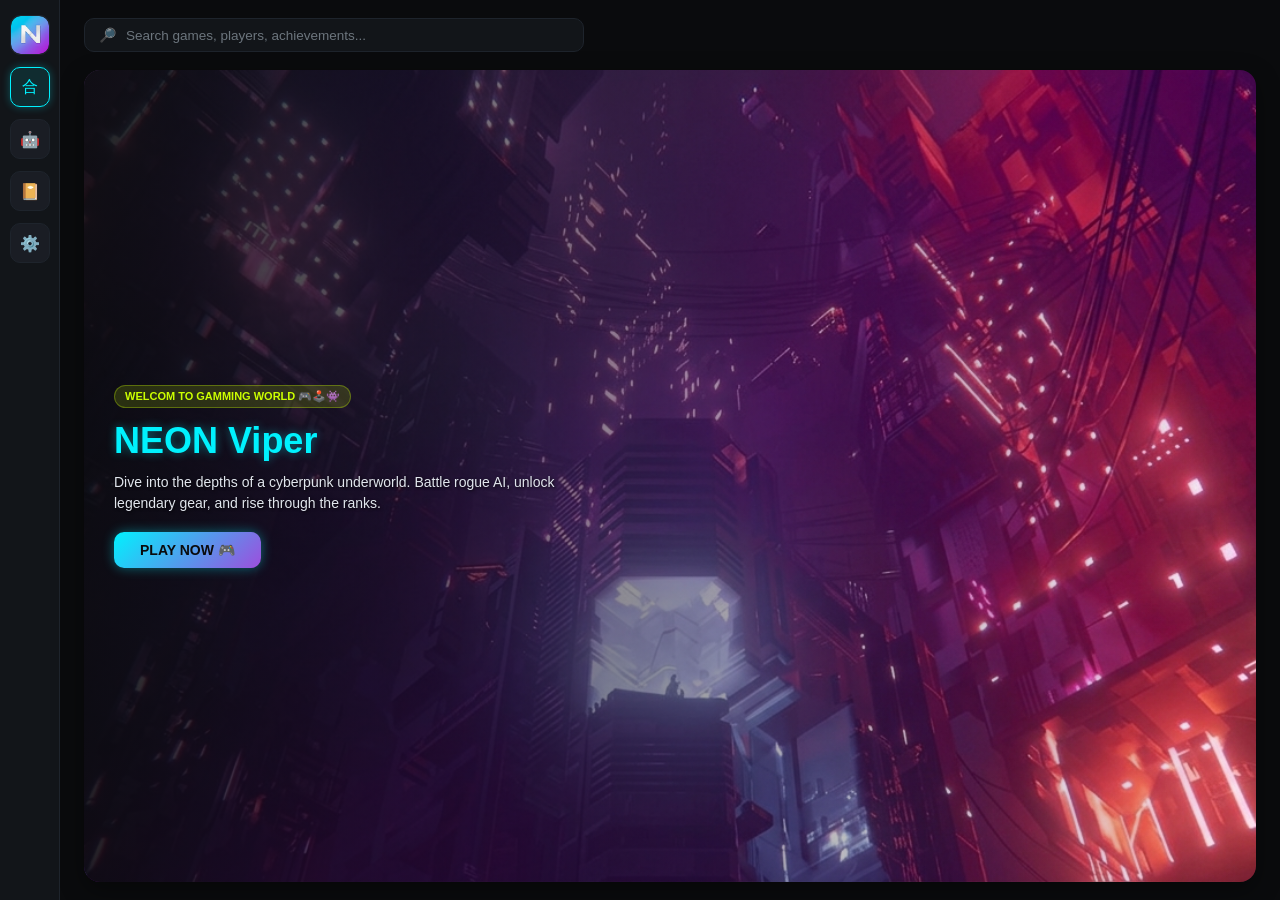
==== home.html @ 15ffcb0d "home page home page containing headers , search bar , and description about what is this website for" ====
<!DOCTYPE html>
<html lang="en">
<head>
  <meta charset="UTF-8">
  <meta name="viewport" content="width=device-width, initial-scale=1.0">
  <title>Neno Viper|Gamming Website</title>
<link rel="icon" type="image/x-icon" href="neno project image .img/image-1.png">
<link rel="stylesheet" href="home.css">
</head>
<body>

<header class="sidebar">

<a href="#" class="btn logo" data-name="Neno Viper">
  <img src="neno project image .img/image-1.png" alt="Logo">
</a>

  <a href="home.html" class="btn active" data-name="Home">合</a>
  <a href="profile.html" class="btn" data-name="Profile">🤖</a>
  <a href="Library.html" class="btn" data-name="Library">📔</a>
  <a href="Setting.html" class="btn" data-name="Setting">⚙️</a>
</header>

<main class="main-content">
  <!-- شريط البحث العلوي -->
  <div class="top-bar">
    <div class="search-box">
      <span class="search-icon">🔎</span>
      <input type="text" placeholder="Search games, players, achievements...">
    </div>
  </div>

  <!-- كارت البانر الرئيسي -->
  <div class="hero-card">
    <img src="neno project image .img/image.png" alt="Neon Abyss" class="hero-img">
    <div class="hero-overlay"></div>
    
    <div class="hero-text">
      <span class="tag"> WELCOM TO GAMMING WORLD 🎮🕹️👾</span>
      <h1 class="title">NEON Viper</h1>
      <p class="desc">
        Dive into the depths of a cyberpunk underworld. Battle rogue AI, unlock legendary gear, and rise through the ranks.
      </p>
      <a href="Library.html" class="play-btn">PLAY NOW 🎮</a>
    </div>
  </div>
</main>

</body>
</html>
---- home.css ----
/* 1. الأساسيات والصفحة */
* { box-sizing: border-box; margin: 0; padding: 0; }

body {
  background: #0a0b0d;
  font-family: sans-serif;
  display: flex;
  min-height: 100vh;
}

/* 2. الهيدر والأزرار */
.sidebar {
  width: 60px; /* تصغير عرض الشريط الجانبي */
  height: 100vh;
  background: #121519;
  border-right: 1px solid #1e242c;
  display: flex; flex-direction: column; align-items: center;
  padding-top: 15px; gap: 12px;
  position: fixed; top: 0; left: 0; z-index: 100;

  .btn {
    width: 40px; height: 40px; /* تصغير الأزرار */
    background: #1a1d24;
    border: 1px solid #1e242c; border-radius: 10px;
    display: flex; justify-content: center; align-items: center;
    text-decoration: none; font-size: 16px; color: #8a92a3;
    transition: 0.2s; flex-shrink: 0; position: relative;

    img { width: 100%; height: 100%; object-fit: cover; border-radius: 10px; }
    svg, i { width: 18px; height: 18px; stroke-width: 2px; }

    &.logo {
      overflow: hidden; padding: 0; cursor: default;
      &::after { display: none; }
    }

    &.active, &:hover {
      color: #00f2fe; border-color: #00f2fe;
      background: rgba(0, 242, 254, 0.1);
      box-shadow: 0 0 8px rgba(0, 242, 254, 0.3);
    }

    /* Tooltip */
    &::after {
      content: attr(data-name);
      position: absolute; left: 50px;
      background: #121519; color: #00f2fe; border: 1px solid #00f2fe;
      padding: 3px 6px; border-radius: 6px; font-size: 11px;
      white-space: nowrap; opacity: 0; pointer-events: none;
      transition: 0.2s; box-shadow: 0 0 8px rgba(0, 242, 254, 0.3); z-index: 110;
    }

    &:hover::after { opacity: 1; }
  }
}

.active-icon { color: #00f3ff; filter: drop-shadow(0 0 6px #00f3ff); }

/* 3. المحتوى وشريط البحث الملموم */
.main-content {
  margin-left: 60px; padding: 18px 24px; /* تقليل المسافات الخارجية */
  width: calc(100% - 60px);
  display: flex; flex-direction: column; min-height: 100vh;
}

.top-bar { width: 100%; margin-bottom: 18px; }

.search-box {
  display: flex; align-items: center;
  background: #121519; border: 1px solid #1e242c; border-radius: 10px;
  padding: 8px 14px; width: 100%; max-width: 500px; /* تحديد حد أقصى لعرض شريط البحث */
  transition: 0.2s;

  &:focus-within { border-color: #00f2fe; box-shadow: 0 0 8px rgba(0, 242, 254, 0.2); }
  .search-icon { font-size: 14px; margin-right: 10px; opacity: 0.6; }
  
  input {
    background: transparent; border: none; outline: none;
    color: #fff; font-size: 13.5px; width: 100%;
    &::placeholder { color: #6c757d; }
  }
}

/* 4. كارت البانر بنسب ألطف */
.hero-card {
  width: 100%; flex: 1; min-height: 380px; /* تقليل الحد الأدنى للارتفاع */
  border-radius: 16px; position: relative; overflow: hidden;
  box-shadow: 0 8px 24px rgba(0, 0, 0, 0.4);

  .hero-img { width: 100%; height: 100%; object-fit: cover; position: absolute; inset: 0; z-index: 1; }
  .hero-overlay { position: absolute; inset: 0; background: linear-gradient(90deg, rgba(10,11,13,0.9) 0%, rgba(10,11,13,0.3) 60%, transparent 100%); z-index: 2; }

  .hero-text {
    position: absolute; inset: 0; padding: 30px;
    display: flex; flex-direction: column; justify-content: center;
    max-width: 520px; z-index: 3;

    .tag {
      padding: 4px 10px; background: rgba(204, 255, 0, 0.15); color: #ccff00;
      border: 1px solid rgba(204, 255, 0, 0.3); border-radius: 16px;
      font-size: 11px; font-weight: bold; width: fit-content; margin-bottom: 12px;
    }

    .title { color: #00f2fe; font-size: 36px; font-weight: bold; margin-bottom: 10px; text-shadow: 0 0 10px rgba(0, 242, 254, 0.4); }
    .desc { color: #e1e6ed; font-size: 14px; line-height: 1.5; text-shadow: 1px 1px 3px rgba(0, 0, 0, 0.8); }

    .play-btn {
      margin-top: 18px; padding: 10px 26px;
      background: linear-gradient(135deg, #00f2fe, #9d4edd); color: #0a0b0d;
      font-weight: bold; font-size: 14px; text-decoration: none; border-radius: 10px;
      width: fit-content; transition: 0.3s; box-shadow: 0 0 12px rgba(0, 242, 254, 0.4);

      &:hover { transform: translateY(-2px) scale(1.02); box-shadow: 0 0 20px rgba(0,242,254,0.8), 0 0 12px rgba(157,78,221,0.8); color: #fff; }
      &:active { transform: translateY(1px); }
    }
  }
}

/* 5. التجاوب الحقيقي مع شاشات الموبايل فقط (أقل من 576px) */
@media (max-width: 576px) {
  body { flex-direction: column; }

  .sidebar {
    width: 100%; height: 50px; flex-direction: row; justify-content: space-between;
    padding: 0 12px; border-right: none; border-bottom: 1px solid #1e242c; gap: 0;

    .btn { width: 34px; height: 34px; font-size: 14px; }
  }

  .main-content { margin-left: 0; margin-top: 50px; width: 100%; padding: 12px; }
  .top-bar { margin-bottom: 12px; }
  .search-box { max-width: 100%; padding: 6px 12px; }

  .hero-card {
    min-height: 420px; border-radius: 14px;
    .hero-text {
      padding: 16px;
      .title { font-size: 24px; }
      .desc { font-size: 13px; }
      .play-btn { padding: 8px 20px; font-size: 13px; }
    }
  }
}
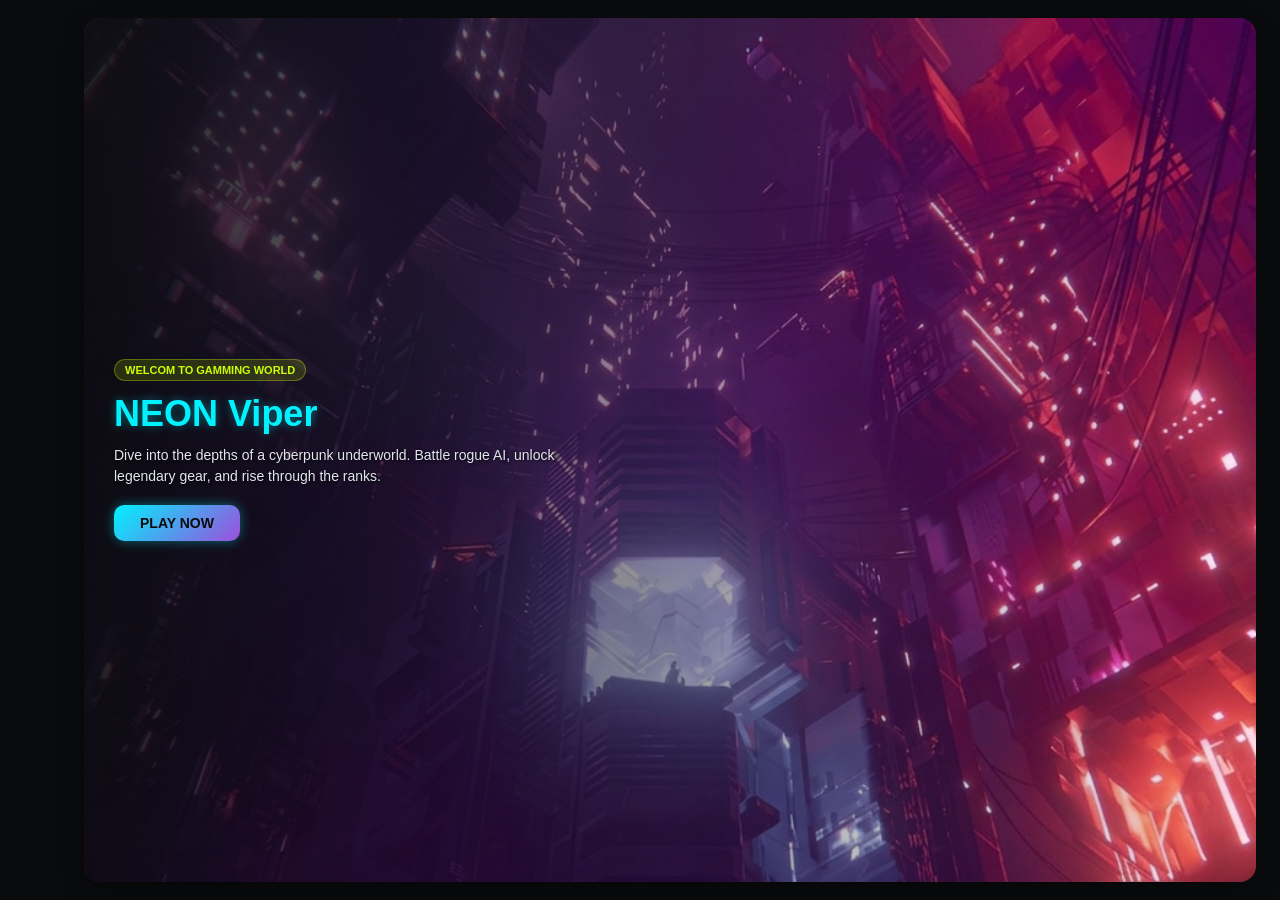
==== commit 701cc664: "Refactor home page layout and text Removed the sidebar header and top search bar. Updated welcome me" ====
--- a/home.html
+++ b/home.html
@@ -9,43 +9,27 @@
 </head>
 <body>
 
-<header class="sidebar">
 
-<a href="#" class="btn logo" data-name="Neno Viper">
-  <img src="neno project image .img/image-1.png" alt="Logo">
-</a>
-
-  <a href="home.html" class="btn active" data-name="Home">合</a>
-  <a href="profile.html" class="btn" data-name="Profile">🤖</a>
-  <a href="Library.html" class="btn" data-name="Library">📔</a>
-  <a href="Setting.html" class="btn" data-name="Setting">⚙️</a>
-</header>
 
 <main class="main-content">
-  <!-- شريط البحث العلوي -->
-  <div class="top-bar">
-    <div class="search-box">
-      <span class="search-icon">🔎</span>
-      <input type="text" placeholder="Search games, players, achievements...">
-    </div>
-  </div>
+  
 
-  <!-- كارت البانر الرئيسي -->
+  <!-- home page   -->
   <div class="hero-card">
     <img src="neno project image .img/image.png" alt="Neon Abyss" class="hero-img">
     <div class="hero-overlay"></div>
     
     <div class="hero-text">
-      <span class="tag"> WELCOM TO GAMMING WORLD 🎮🕹️👾</span>
+      <span class="tag"> WELCOM TO GAMMING WORLD </span>
       <h1 class="title">NEON Viper</h1>
       <p class="desc">
         Dive into the depths of a cyberpunk underworld. Battle rogue AI, unlock legendary gear, and rise through the ranks.
       </p>
-      <a href="Library.html" class="play-btn">PLAY NOW 🎮</a>
+      <a href="Library.html" class="play-btn">PLAY NOW </a>
     </div>
   </div>
 </main>
 
 </body>
 </html>
-  +  
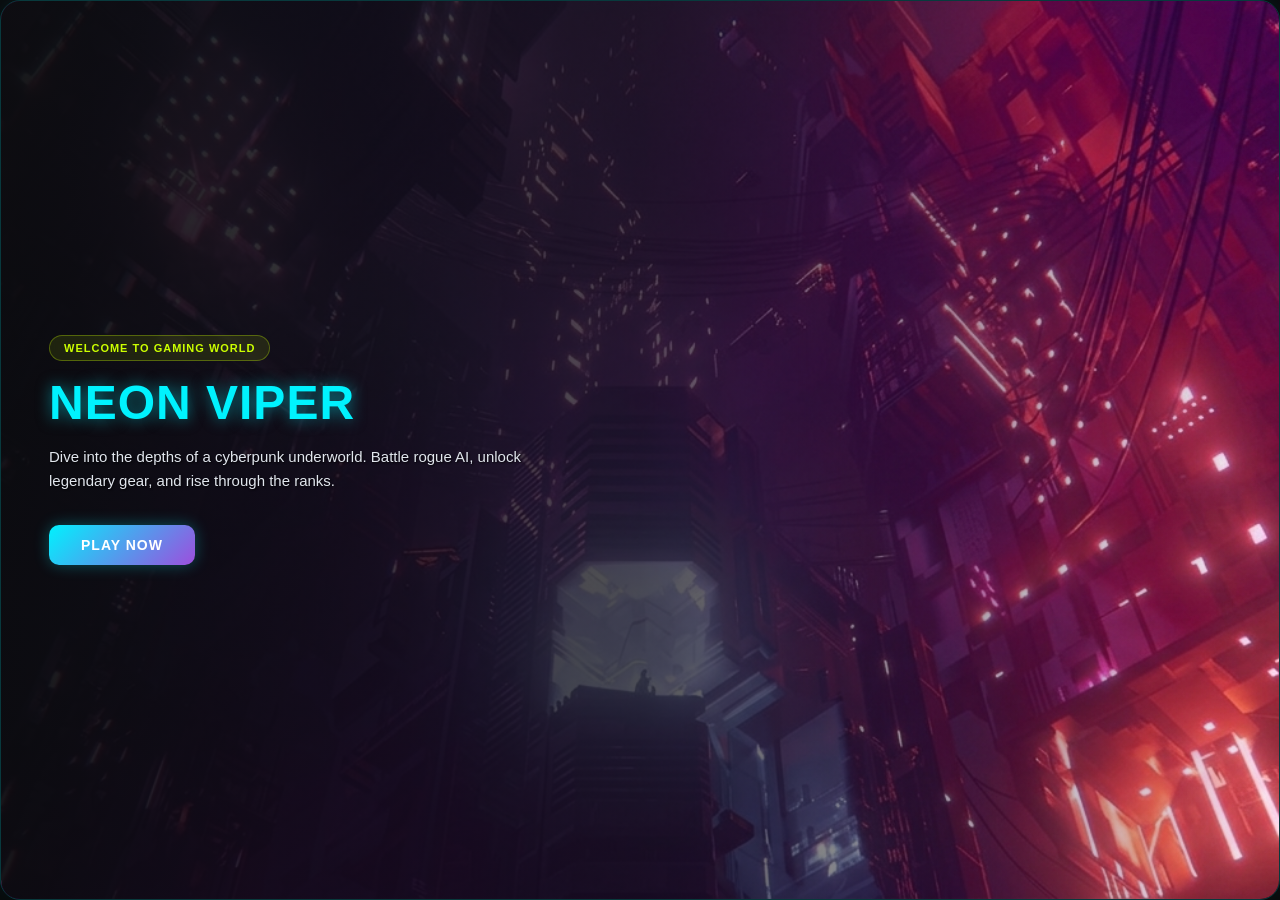
==== commit 8137058e: "updates" ====
--- a/home.html
+++ b/home.html
@@ -3,33 +3,27 @@
 <head>
   <meta charset="UTF-8">
   <meta name="viewport" content="width=device-width, initial-scale=1.0">
-  <title>Neno Viper|Gamming Website</title>
-<link rel="icon" type="image/x-icon" href="neno project image .img/image-1.png">
-<link rel="stylesheet" href="home.css">
+  <title>Neon Viper | Gaming Website</title>
+  <link rel="stylesheet" href="css/home.css">
+  <link rel="shortcut icon" href="assets/favicon.png" type="image/x-icon">
 </head>
 <body>
 
-
-
-<main class="main-content">
-  
-
-  <!-- home page   -->
-  <div class="hero-card">
-    <img src="neno project image .img/image.png" alt="Neon Abyss" class="hero-img">
-    <div class="hero-overlay"></div>
-    
-    <div class="hero-text">
-      <span class="tag"> WELCOM TO GAMMING WORLD </span>
-      <h1 class="title">NEON Viper</h1>
-      <p class="desc">
-        Dive into the depths of a cyberpunk underworld. Battle rogue AI, unlock legendary gear, and rise through the ranks.
-      </p>
-      <a href="Library.html" class="play-btn">PLAY NOW </a>
+  <main>
+    <div class="hero-card">
+      <img src="assets/image.png" alt="Neon Viper Gaming" class="hero-img">
+      <div class="hero-overlay"></div>
+      
+      <div class="hero-text">
+        <span class="tag">WELCOME TO GAMING WORLD</span>
+        <h1 class="title">NEON VIPER</h1>
+        <p class="desc">
+          Dive into the depths of a cyberpunk underworld. Battle rogue AI, unlock legendary gear, and rise through the ranks.
+        </p>
+        <a href="Library.html" class="play-btn">PLAY NOW</a>
+      </div>
     </div>
-  </div>
-</main>
+  </main>
 
 </body>
-</html>
-  
+</html>
--- a/css/home.css
+++ b/css/home.css
@@ -0,0 +1,141 @@
+/* --- Variables System --- */
+:root {
+  --bg-dark: #0a0b0d;
+  --cyan-neon: #00f2fe;
+  --purple-neon: #9d4edd;
+  --lime-neon: #ccff00;
+  --text-main: #ffffff;
+  --text-muted: #e1e6ed;
+}
+
+/* --- Base Styles --- */
+* {
+  box-sizing: border-box;
+  margin: 0;
+  padding: 0;
+}
+
+body {
+  background-color: var(--bg-dark);
+  font-family: 'Segoe UI', Tahoma, Geneva, Verdana, sans-serif;
+  min-height: 100vh;
+  display: flex;
+  justify-content: center;
+  align-items: center;
+}
+
+/* --- Main Layout Container --- */
+main {
+  width: 100%;
+  height: 100vh;
+  display: flex;
+  justify-content: center;
+}
+
+/* --- Hero Section --- */
+.hero-card {
+  width: 100%;
+ 
+  border-radius: 20px;
+  position: relative;
+  overflow: hidden;
+  border: 1px solid rgba(0, 242, 254, 0.2);
+  box-shadow: 0 10px 30px rgba(0, 0, 0, 0.6), 0 0 20px rgba(0, 242, 254, 0.1);
+  transition: border-color 0.3s ease, box-shadow 0.3s ease;
+}
+
+.hero-card:hover {
+  border-color: rgba(0, 242, 254, 0.4);
+  box-shadow: 0 10px 40px rgba(0, 0, 0, 0.8), 0 0 25px rgba(0, 242, 254, 0.2);
+}
+
+.hero-img {
+  width: 100%;
+  height: 100%;
+  object-fit: cover;
+  position: absolute;
+  inset: 0;
+  z-index: 1;
+}
+
+.hero-overlay {
+  position: absolute;
+  inset: 0;
+  background: linear-gradient(
+    90deg,
+    rgba(10, 11, 13, 0.95) 0%,
+    rgba(10, 11, 13, 0.7) 50%,
+    transparent 100%
+  );
+  z-index: 2;
+}
+
+.hero-text {
+  position: absolute;
+  inset: 0;
+  padding: 3rem;
+  display: flex;
+  flex-direction: column;
+  justify-content: center;
+  max-width: 580px;
+  z-index: 3;
+}
+
+.tag {
+  padding: 6px 14px;
+  background: rgba(204, 255, 0, 0.1);
+  color: var(--lime-neon);
+  border: 1px solid rgba(204, 255, 0, 0.3);
+  border-radius: 20px;
+  font-size: 11px;
+  font-weight: 700;
+  letter-spacing: 1px;
+  width: fit-content;
+  margin-bottom: 1rem;
+  backdrop-filter: blur(4px);
+}
+
+.title {
+  color: var(--cyan-neon);
+  font-size: 48px;
+  font-weight: 800;
+  line-height: 1.1;
+  letter-spacing: 1px;
+  margin-bottom: 1rem;
+  text-transform: uppercase;
+  text-shadow: 0 0 15px rgba(0, 242, 254, 0.5);
+}
+
+.desc {
+  color: var(--text-muted);
+  font-size: 15px;
+  line-height: 1.6;
+  margin-bottom: 2rem;
+  text-shadow: 1px 1px 2px rgba(0, 0, 0, 0.8);
+}
+
+/* --- Play Button --- */
+.play-btn {
+  padding: 12px 32px;
+  background: linear-gradient(135deg, var(--cyan-neon), var(--purple-neon));
+  color: #ffffff;
+  font-weight: 800;
+  font-size: 14px;
+  letter-spacing: 1px;
+  text-decoration: none;
+  border-radius: 10px;
+  width: fit-content;
+  transition: all 0.3s ease;
+  box-shadow: 0 0 15px rgba(0, 242, 254, 0.3);
+  display: inline-block;
+}
+
+.play-btn:hover {
+  transform: translateY(-3px);
+  box-shadow: 0 0 25px rgba(0, 242, 254, 0.6), 0 0 15px rgba(157, 78, 221, 0.6);
+  color: #ffffff;
+}
+
+.play-btn:active {
+  transform: translateY(0);
+}
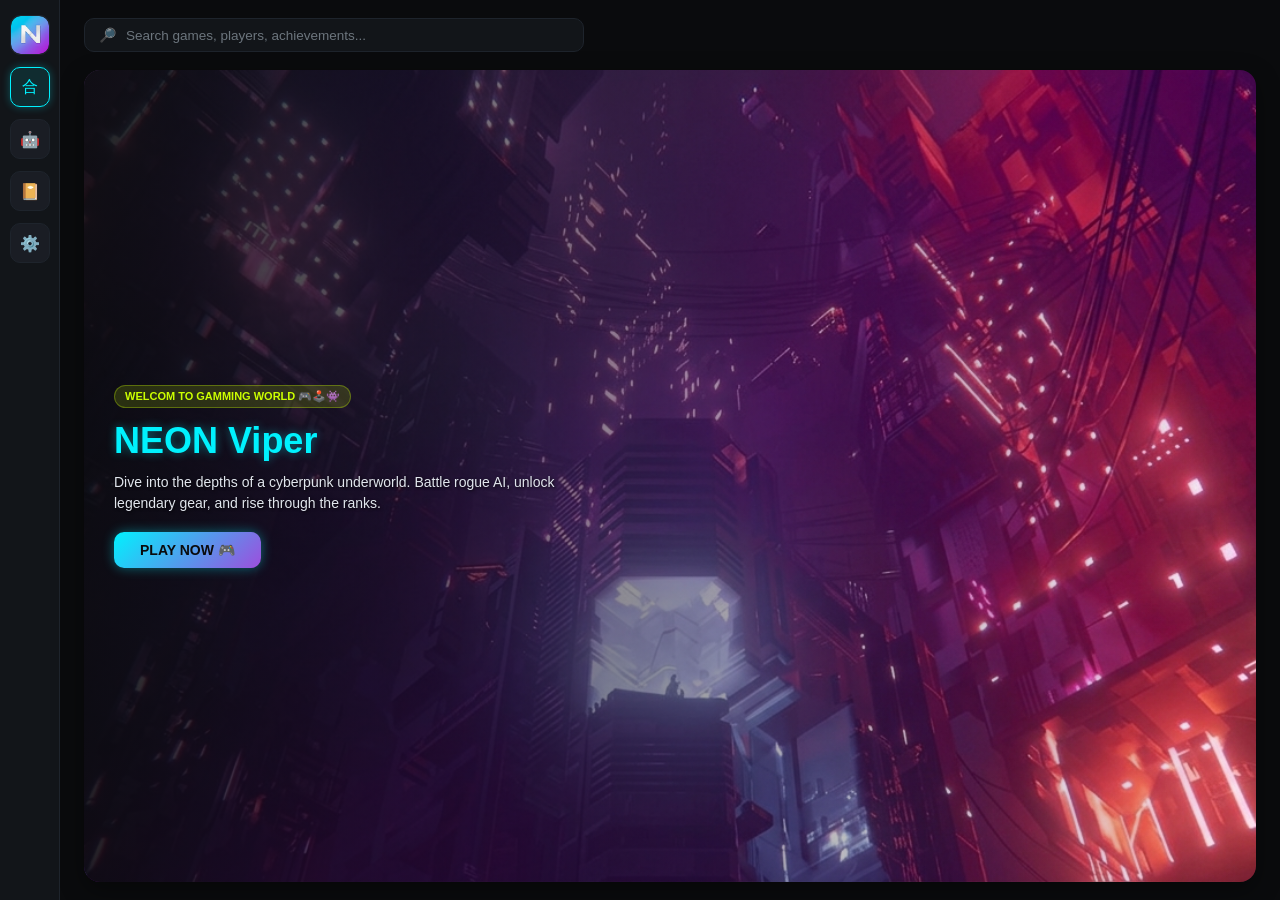
==== commit ad16dce2: "Revert "updates" This reverts commit 8137058ef24620c7a9e5e7e8f37e1076415ea05f." ====
--- a/home.html
+++ b/home.html
@@ -3,27 +3,49 @@
 <head>
   <meta charset="UTF-8">
   <meta name="viewport" content="width=device-width, initial-scale=1.0">
-  <title>Neon Viper | Gaming Website</title>
-  <link rel="stylesheet" href="css/home.css">
-  <link rel="shortcut icon" href="assets/favicon.png" type="image/x-icon">
+  <title>Neno Viper|Gamming Website</title>
+<link rel="icon" type="image/x-icon" href="neno project image .img/image-1.png">
+<link rel="stylesheet" href="home.css">
 </head>
 <body>
 
-  <main>
-    <div class="hero-card">
-      <img src="assets/image.png" alt="Neon Viper Gaming" class="hero-img">
-      <div class="hero-overlay"></div>
-      
-      <div class="hero-text">
-        <span class="tag">WELCOME TO GAMING WORLD</span>
-        <h1 class="title">NEON VIPER</h1>
-        <p class="desc">
-          Dive into the depths of a cyberpunk underworld. Battle rogue AI, unlock legendary gear, and rise through the ranks.
-        </p>
-        <a href="Library.html" class="play-btn">PLAY NOW</a>
-      </div>
+<header class="sidebar">
+
+<a href="#" class="btn logo" data-name="Neno Viper">
+  <img src="neno project image .img/image-1.png" alt="Logo">
+</a>
+
+  <a href="home.html" class="btn active" data-name="Home">合</a>
+  <a href="profile.html" class="btn" data-name="Profile">🤖</a>
+  <a href="Library.html" class="btn" data-name="Library">📔</a>
+  <a href="Setting.html" class="btn" data-name="Setting">⚙️</a>
+</header>
+
+<main class="main-content">
+  <!-- شريط البحث العلوي -->
+  <div class="top-bar">
+    <div class="search-box">
+      <span class="search-icon">🔎</span>
+      <input type="text" placeholder="Search games, players, achievements...">
     </div>
-  </main>
+  </div>
+
+  <!-- كارت البانر الرئيسي -->
+  <div class="hero-card">
+    <img src="neno project image .img/image.png" alt="Neon Abyss" class="hero-img">
+    <div class="hero-overlay"></div>
+    
+    <div class="hero-text">
+      <span class="tag"> WELCOM TO GAMMING WORLD 🎮🕹️👾</span>
+      <h1 class="title">NEON Viper</h1>
+      <p class="desc">
+        Dive into the depths of a cyberpunk underworld. Battle rogue AI, unlock legendary gear, and rise through the ranks.
+      </p>
+      <a href="Library.html" class="play-btn">PLAY NOW 🎮</a>
+    </div>
+  </div>
+</main>
 
 </body>
-</html>+</html>
+  
--- a/home.css
+++ b/home.css
@@ -0,0 +1,143 @@
+/* 1. الأساسيات والصفحة */
+* { box-sizing: border-box; margin: 0; padding: 0; }
+
+body {
+  background: #0a0b0d;
+  font-family: sans-serif;
+  display: flex;
+  min-height: 100vh;
+}
+
+/* 2. الهيدر والأزرار */
+.sidebar {
+  width: 60px; /* تصغير عرض الشريط الجانبي */
+  height: 100vh;
+  background: #121519;
+  border-right: 1px solid #1e242c;
+  display: flex; flex-direction: column; align-items: center;
+  padding-top: 15px; gap: 12px;
+  position: fixed; top: 0; left: 0; z-index: 100;
+
+  .btn {
+    width: 40px; height: 40px; /* تصغير الأزرار */
+    background: #1a1d24;
+    border: 1px solid #1e242c; border-radius: 10px;
+    display: flex; justify-content: center; align-items: center;
+    text-decoration: none; font-size: 16px; color: #8a92a3;
+    transition: 0.2s; flex-shrink: 0; position: relative;
+
+    img { width: 100%; height: 100%; object-fit: cover; border-radius: 10px; }
+    svg, i { width: 18px; height: 18px; stroke-width: 2px; }
+
+    &.logo {
+      overflow: hidden; padding: 0; cursor: default;
+      &::after { display: none; }
+    }
+
+    &.active, &:hover {
+      color: #00f2fe; border-color: #00f2fe;
+      background: rgba(0, 242, 254, 0.1);
+      box-shadow: 0 0 8px rgba(0, 242, 254, 0.3);
+    }
+
+    /* Tooltip */
+    &::after {
+      content: attr(data-name);
+      position: absolute; left: 50px;
+      background: #121519; color: #00f2fe; border: 1px solid #00f2fe;
+      padding: 3px 6px; border-radius: 6px; font-size: 11px;
+      white-space: nowrap; opacity: 0; pointer-events: none;
+      transition: 0.2s; box-shadow: 0 0 8px rgba(0, 242, 254, 0.3); z-index: 110;
+    }
+
+    &:hover::after { opacity: 1; }
+  }
+}
+
+.active-icon { color: #00f3ff; filter: drop-shadow(0 0 6px #00f3ff); }
+
+/* 3. المحتوى وشريط البحث الملموم */
+.main-content {
+  margin-left: 60px; padding: 18px 24px; /* تقليل المسافات الخارجية */
+  width: calc(100% - 60px);
+  display: flex; flex-direction: column; min-height: 100vh;
+}
+
+.top-bar { width: 100%; margin-bottom: 18px; }
+
+.search-box {
+  display: flex; align-items: center;
+  background: #121519; border: 1px solid #1e242c; border-radius: 10px;
+  padding: 8px 14px; width: 100%; max-width: 500px; /* تحديد حد أقصى لعرض شريط البحث */
+  transition: 0.2s;
+
+  &:focus-within { border-color: #00f2fe; box-shadow: 0 0 8px rgba(0, 242, 254, 0.2); }
+  .search-icon { font-size: 14px; margin-right: 10px; opacity: 0.6; }
+  
+  input {
+    background: transparent; border: none; outline: none;
+    color: #fff; font-size: 13.5px; width: 100%;
+    &::placeholder { color: #6c757d; }
+  }
+}
+
+/* 4. كارت البانر بنسب ألطف */
+.hero-card {
+  width: 100%; flex: 1; min-height: 380px; /* تقليل الحد الأدنى للارتفاع */
+  border-radius: 16px; position: relative; overflow: hidden;
+  box-shadow: 0 8px 24px rgba(0, 0, 0, 0.4);
+
+  .hero-img { width: 100%; height: 100%; object-fit: cover; position: absolute; inset: 0; z-index: 1; }
+  .hero-overlay { position: absolute; inset: 0; background: linear-gradient(90deg, rgba(10,11,13,0.9) 0%, rgba(10,11,13,0.3) 60%, transparent 100%); z-index: 2; }
+
+  .hero-text {
+    position: absolute; inset: 0; padding: 30px;
+    display: flex; flex-direction: column; justify-content: center;
+    max-width: 520px; z-index: 3;
+
+    .tag {
+      padding: 4px 10px; background: rgba(204, 255, 0, 0.15); color: #ccff00;
+      border: 1px solid rgba(204, 255, 0, 0.3); border-radius: 16px;
+      font-size: 11px; font-weight: bold; width: fit-content; margin-bottom: 12px;
+    }
+
+    .title { color: #00f2fe; font-size: 36px; font-weight: bold; margin-bottom: 10px; text-shadow: 0 0 10px rgba(0, 242, 254, 0.4); }
+    .desc { color: #e1e6ed; font-size: 14px; line-height: 1.5; text-shadow: 1px 1px 3px rgba(0, 0, 0, 0.8); }
+
+    .play-btn {
+      margin-top: 18px; padding: 10px 26px;
+      background: linear-gradient(135deg, #00f2fe, #9d4edd); color: #0a0b0d;
+      font-weight: bold; font-size: 14px; text-decoration: none; border-radius: 10px;
+      width: fit-content; transition: 0.3s; box-shadow: 0 0 12px rgba(0, 242, 254, 0.4);
+
+      &:hover { transform: translateY(-2px) scale(1.02); box-shadow: 0 0 20px rgba(0,242,254,0.8), 0 0 12px rgba(157,78,221,0.8); color: #fff; }
+      &:active { transform: translateY(1px); }
+    }
+  }
+}
+
+/* 5. التجاوب الحقيقي مع شاشات الموبايل فقط (أقل من 576px) */
+@media (max-width: 576px) {
+  body { flex-direction: column; }
+
+  .sidebar {
+    width: 100%; height: 50px; flex-direction: row; justify-content: space-between;
+    padding: 0 12px; border-right: none; border-bottom: 1px solid #1e242c; gap: 0;
+
+    .btn { width: 34px; height: 34px; font-size: 14px; }
+  }
+
+  .main-content { margin-left: 0; margin-top: 50px; width: 100%; padding: 12px; }
+  .top-bar { margin-bottom: 12px; }
+  .search-box { max-width: 100%; padding: 6px 12px; }
+
+  .hero-card {
+    min-height: 420px; border-radius: 14px;
+    .hero-text {
+      padding: 16px;
+      .title { font-size: 24px; }
+      .desc { font-size: 13px; }
+      .play-btn { padding: 8px 20px; font-size: 13px; }
+    }
+  }
+}
